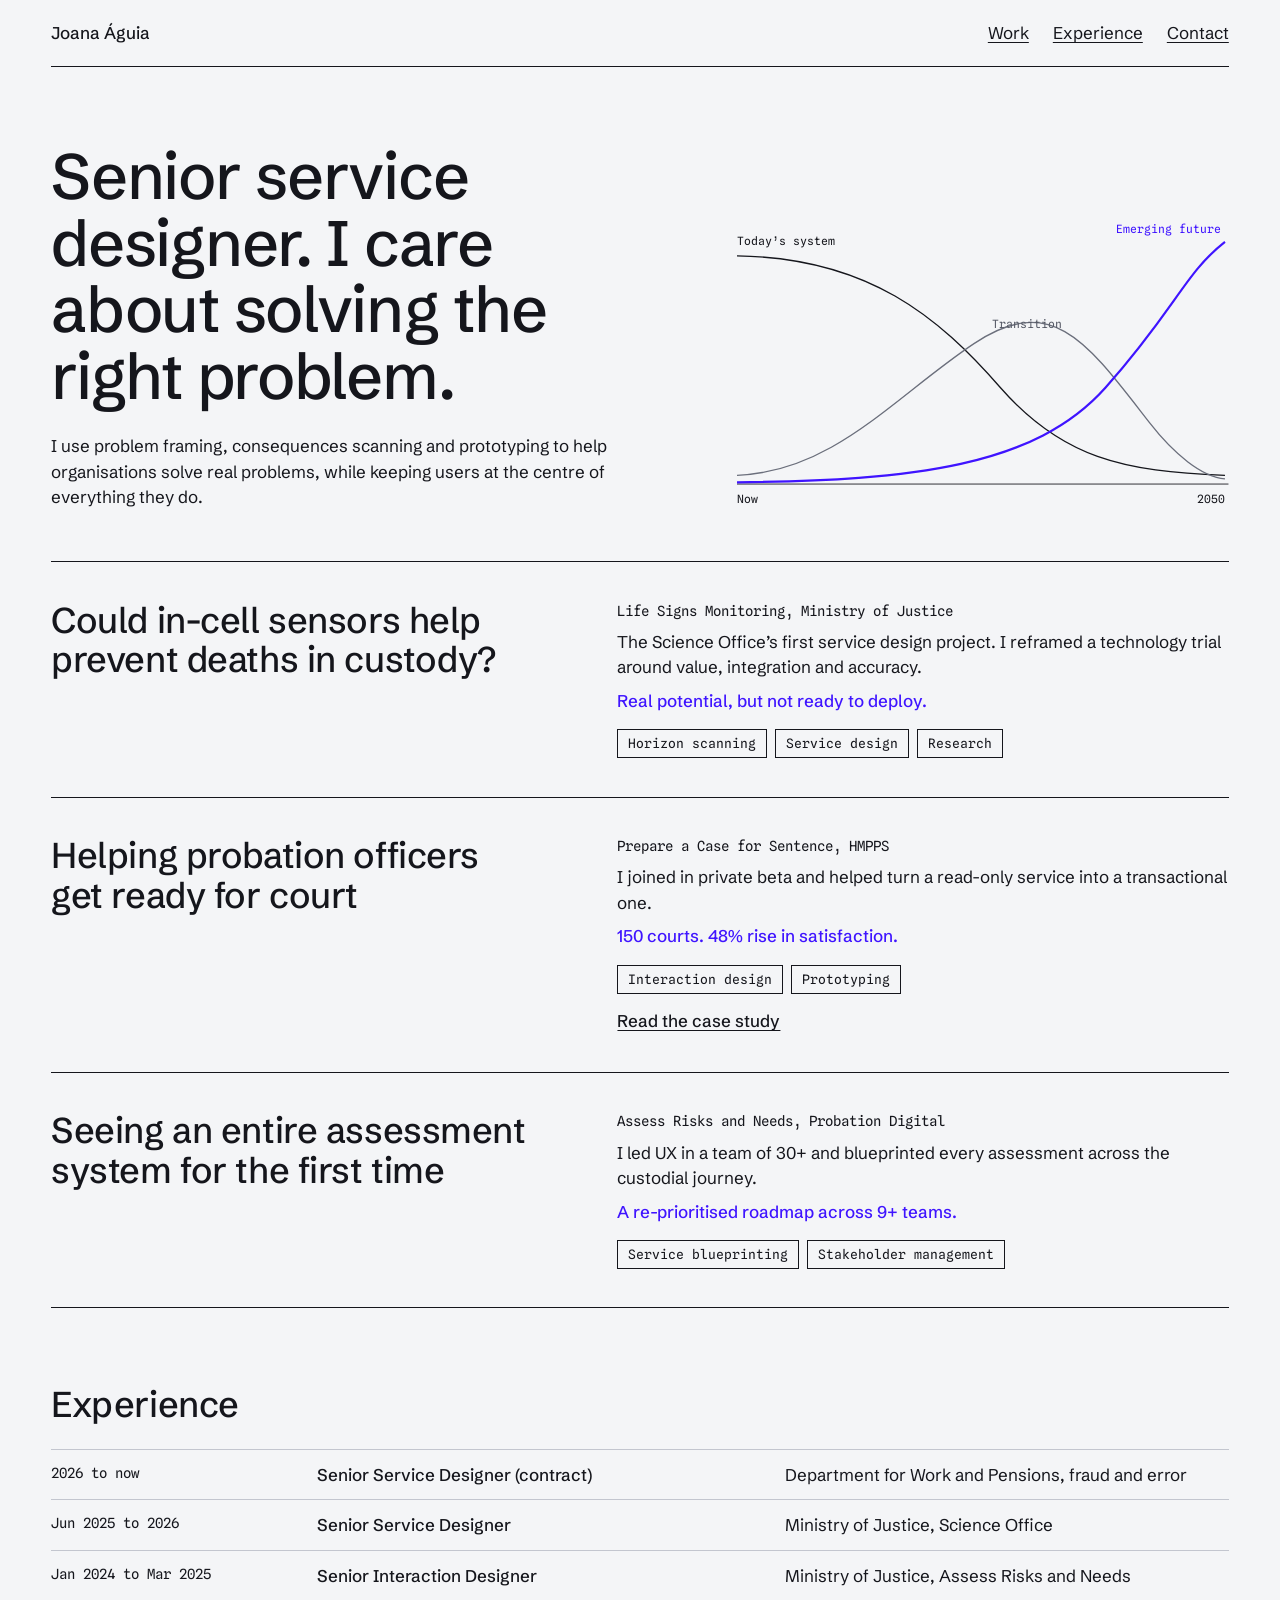
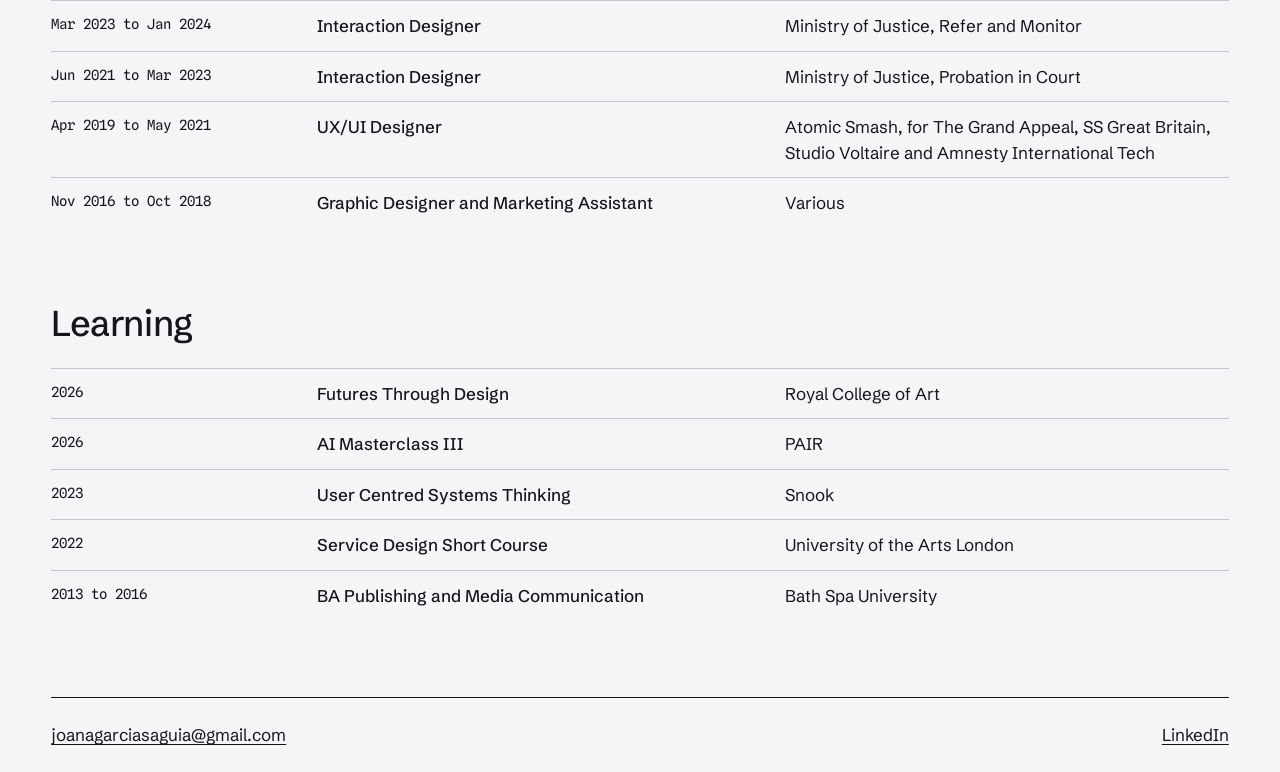
==== index.html @ 27d78ad0 "Add Prepare a Case for Sentence case study Co-Authored-By: Claude Opus 5.5 <noreply@anthropic.com> C" ====
<!doctype html>
<html lang="en-GB">
<head>
<meta charset="utf-8">
<meta name="viewport" content="width=device-width, initial-scale=1">
<title>Joana Águia</title>
<meta name="description" content="Joana Águia is a senior service designer working on complex public services, emerging technology and futures.">
<meta property="og:title" content="Joana Águia, senior service designer">
<meta property="og:description" content="Complex public services, emerging technology and futures.">
<meta property="og:url" content="https://joanaaguia.co.uk/">
<meta property="og:type" content="website">
<link rel="icon" href="data:image/svg+xml,%3Csvg xmlns='http://www.w3.org/2000/svg' viewBox='0 0 32 32'%3E%3Crect width='32' height='32' fill='%233f14ff'/%3E%3Cpath d='M6 26 16 6l10 20' fill='none' stroke='white' stroke-width='3'/%3E%3C/svg%3E">
<link rel="preconnect" href="https://fonts.googleapis.com">
<link rel="preconnect" href="https://fonts.gstatic.com" crossorigin>
<link href="https://fonts.googleapis.com/css2?family=Schibsted+Grotesk:wght@400;500&family=Spline+Sans+Mono:wght@400&display=swap" rel="stylesheet">
<style>
/* Thin rules on a cool page and one purple accent. */
:root {
  color-scheme: light;
  --ink: #15161c;
  --muted: #565a66;
  --rule: #c3c6cf;
  --page: #f4f5f7;
  --accent: #3f14ff;
  --white: #ffffff;
  --sans: "Schibsted Grotesk", Arial, sans-serif;
  --mono: "Spline Sans Mono", "Courier New", monospace;
  --gap: clamp(32px, 6vw, 96px);
}
* { box-sizing: border-box; }
html { scroll-behavior: smooth; }
body {
  margin: 0;
  background: var(--page);
  color: var(--ink);
  font: 400 17px/1.5 var(--sans);
}
h1, h2, h3, p, ul, figure { margin: 0; }
ul { padding: 0; list-style: none; }
a { color: inherit; text-underline-offset: .2em; }
a:hover { color: var(--accent); }
:focus-visible { outline: 2px solid var(--accent); outline-offset: 2px; }

.page {
  padding-left: max(clamp(16px, 4vw, 56px), env(safe-area-inset-left, 0px));
  padding-right: max(clamp(16px, 4vw, 56px), env(safe-area-inset-right, 0px));
}
.skip { position: absolute; left: 16px; top: -4rem; background: var(--white); padding: 8px 12px; }
.skip:focus { top: 8px; }

nav.top, footer {
  display: flex; flex-wrap: wrap; justify-content: space-between; gap: 8px 32px;
  padding-block: 20px;
}
nav.top { border-bottom: 1px solid var(--ink); }
nav.top .name { font-weight: 500; }
nav.top ul { display: flex; gap: 24px; }

.hero {
  display: flex; flex-wrap: wrap; align-items: flex-end; gap: 24px var(--gap);
  padding-block: clamp(40px, 6vw, 80px) clamp(32px, 4vw, 56px);
  border-bottom: 1px solid var(--ink);
}
.hero-text { flex: 5 1 420px; min-width: 0; display: flex; flex-direction: column; gap: 24px; }
h1 {
  font-size: clamp(38px, 5vw, 72px); line-height: 1.04; font-weight: 500;
  letter-spacing: -.02em; text-wrap: balance;
}
.hero p { max-width: 34em; }
.horizons { flex: 4 1 340px; min-width: 0; }
.horizons svg { display: block; width: 100%; height: auto; font: 400 13px var(--mono); }
.horizons path { fill: none; stroke-width: 1.5; }
.horizons .axis { stroke: var(--ink); stroke-width: 1; }
.horizons .h1 { stroke: var(--ink); }
.horizons .h2 { stroke: #6b6f7c; }
.horizons .h3 { stroke: var(--accent); stroke-width: 2.5; }
.horizons text { fill: var(--ink); }
.horizons .t2 { fill: var(--muted); }
.horizons .t3 { fill: var(--accent); }
.horizons .h3 { stroke-dasharray: 700; stroke-dashoffset: 700; animation: draw 1.6s .2s cubic-bezier(.3,.7,.2,1) forwards; }
@keyframes draw { to { stroke-dashoffset: 0; } }
.mono { font: 400 14px/1.45 var(--mono); }

/* Lists */
.work article {
  display: flex; flex-wrap: wrap; gap: 12px var(--gap);
  padding-block: clamp(24px, 3vw, 40px);
  border-bottom: 1px solid var(--ink);
}
.work h2, .section-title {
  font-size: clamp(26px, 2.8vw, 40px); line-height: 1.1; font-weight: 500; letter-spacing: -.012em;
}
.work h2 { flex: 5 1 380px; min-width: 0; text-wrap: balance; }
.work .info { flex: 6 1 480px; min-width: 0; display: flex; flex-direction: column; gap: 8px; max-width: 42em; }
.work .result { font-weight: 500; color: var(--accent); }
.skills { display: flex; flex-wrap: wrap; gap: 8px; margin-top: 8px; }
.work h2 a { text-decoration: none; }
.work h2 a:hover { color: var(--accent); text-decoration: underline; text-decoration-thickness: 1px; }
.read-more { font-weight: 500; margin-top: 6px; }
.skills li { font: 400 13px/1 var(--mono); padding: 7px 10px; border: 1px solid var(--ink); }

.block { padding-top: clamp(40px, 6vw, 80px); }
.section-title { margin-bottom: 24px; }
.row {
  display: flex; flex-wrap: wrap; gap: 2px 24px;
  padding-block: 12px;
  border-top: 1px solid var(--rule);
}
.row > :first-child { flex: 1 1 200px; min-width: 0; line-height: 1.7; }
.row > :nth-child(2) { flex: 3 1 320px; min-width: 0; font-size: 17px; font-weight: 500; }
.row > :nth-child(3) { flex: 3 1 320px; min-width: 0; }

footer { margin-top: clamp(40px, 6vw, 80px); border-top: 1px solid var(--ink); padding-block: 24px; }
footer a { overflow-wrap: anywhere; }

@media (prefers-reduced-motion: reduce) {
  html { scroll-behavior: auto; }
  .horizons .h3 { animation: none; stroke-dashoffset: 0; }
}
@media (max-width: 600px) { .horizons svg { font-size: 19px; } }
</style>
</head>
<body>
<div class="page">
  <a class="skip" href="#work">Skip to selected work</a>

  <nav class="top" aria-label="Main">
    <span class="name">Joana Águia</span>
    <ul>
      <li><a href="#work">Work</a></li>
      <li><a href="#experience">Experience</a></li>
      <li><a href="#contact">Contact</a></li>
    </ul>
  </nav>

  <header class="hero">
    <div class="hero-text">
      <h1>Senior service designer. I care about solving the right problem.</h1>
      <p>I use problem framing, consequences scanning and prototyping to help organisations solve real problems, while keeping users at the centre of everything they do.</p>
    </div>
    <figure class="horizons">
      <svg viewBox="0 0 560 340" role="img" aria-label="Three Horizons diagram: today’s system declines, a transition rises and falls, and an emerging future grows.">
        <line x1="0" y1="310" x2="560" y2="310" class="axis"/>
        <path d="M0 50C150 52 230 120 300 200S440 296 556 300" class="h1"/>
        <path d="M0 300C110 296 180 210 270 150S400 150 470 240C498 276 530 302 556 304" class="h2"/>
        <path d="M0 308C200 306 340 290 420 200S510 70 556 34" class="h3"/>
        <text x="0" y="38">Today’s system</text>
        <text x="330" y="132" text-anchor="middle" class="t2">Transition</text>
        <text x="552" y="24" text-anchor="end" class="t3">Emerging future</text>
        <text x="0" y="332">Now</text>
        <text x="556" y="332" text-anchor="end">2050</text>
      </svg>
    </figure>
  </header>

  <main>
    <section id="work" class="work" aria-label="Selected work">
      <article>
        <h2>Could in-cell sensors help prevent deaths in custody?</h2>
        <div class="info">
          <p class="mono">Life Signs Monitoring, Ministry of Justice</p>
          <p>The Science Office’s first service design project. I reframed a technology trial around value, integration and accuracy.</p>
          <p class="result">Real potential, but not ready to deploy.</p>
          <ul class="skills" aria-label="Skills used"><li>Horizon scanning</li><li>Service design</li><li>Research</li></ul>
        </div>
      </article>
      <article>
        <h2><a href="prepare-a-case-for-sentence.html">Helping probation officers get ready for court</a></h2>
        <div class="info">
          <p class="mono">Prepare a Case for Sentence, HMPPS</p>
          <p>I joined in private beta and helped turn a read-only service into a transactional one.</p>
          <p class="result">150 courts. 48% rise in satisfaction.</p>
          <ul class="skills" aria-label="Skills used"><li>Interaction design</li><li>Prototyping</li></ul>
          <p class="read-more"><a href="prepare-a-case-for-sentence.html">Read the case study</a></p>
        </div>
      </article>
      <article>
        <h2>Seeing an entire assessment system for the first time</h2>
        <div class="info">
          <p class="mono">Assess Risks and Needs, Probation Digital</p>
          <p>I led UX in a team of 30+ and blueprinted every assessment across the custodial journey.</p>
          <p class="result">A re-prioritised roadmap across 9+ teams.</p>
          <ul class="skills" aria-label="Skills used"><li>Service blueprinting</li><li>Stakeholder management</li></ul>
        </div>
      </article>
    </section>

    <section id="experience" class="block">
      <h2 class="section-title">Experience</h2>
      <div class="row"><p class="mono">2026 to now</p><h3>Senior Service Designer (contract)</h3><p>Department for Work and Pensions, fraud and error</p></div>
      <div class="row"><p class="mono">Jun 2025 to 2026</p><h3>Senior Service Designer</h3><p>Ministry of Justice, Science Office</p></div>
      <div class="row"><p class="mono">Jan 2024 to Mar 2025</p><h3>Senior Interaction Designer</h3><p>Ministry of Justice, Assess Risks and Needs</p></div>
      <div class="row"><p class="mono">Mar 2023 to Jan 2024</p><h3>Interaction Designer</h3><p>Ministry of Justice, Refer and Monitor</p></div>
      <div class="row"><p class="mono">Jun 2021 to Mar 2023</p><h3>Interaction Designer</h3><p>Ministry of Justice, Probation in Court</p></div>
      <div class="row"><p class="mono">Apr 2019 to May 2021</p><h3>UX/UI Designer</h3><p>Atomic Smash, for The Grand Appeal, SS Great Britain, Studio Voltaire and Amnesty International Tech</p></div>
      <div class="row"><p class="mono">Nov 2016 to Oct 2018</p><h3>Graphic Designer and Marketing Assistant</h3><p>Various</p></div>
    </section>

    <section class="block" aria-labelledby="learning">
      <h2 class="section-title" id="learning">Learning</h2>
      <div class="row"><p class="mono">2026</p><h3>Futures Through Design</h3><p>Royal College of Art</p></div>
      <div class="row"><p class="mono">2026</p><h3>AI Masterclass III</h3><p>PAIR</p></div>
      <div class="row"><p class="mono">2023</p><h3>User Centred Systems Thinking</h3><p>Snook</p></div>
      <div class="row"><p class="mono">2022</p><h3>Service Design Short Course</h3><p>University of the Arts London</p></div>
      <div class="row"><p class="mono">2013 to 2016</p><h3>BA Publishing and Media Communication</h3><p>Bath Spa University</p></div>
    </section>
  </main>

  <footer id="contact">
    <a href="mailto:joanagarciasaguia@gmail.com">joanagarciasaguia@gmail.com</a>
    <a href="https://www.linkedin.com/in/joana-aguia">LinkedIn</a>
  </footer>
</div>

</body>
</html>
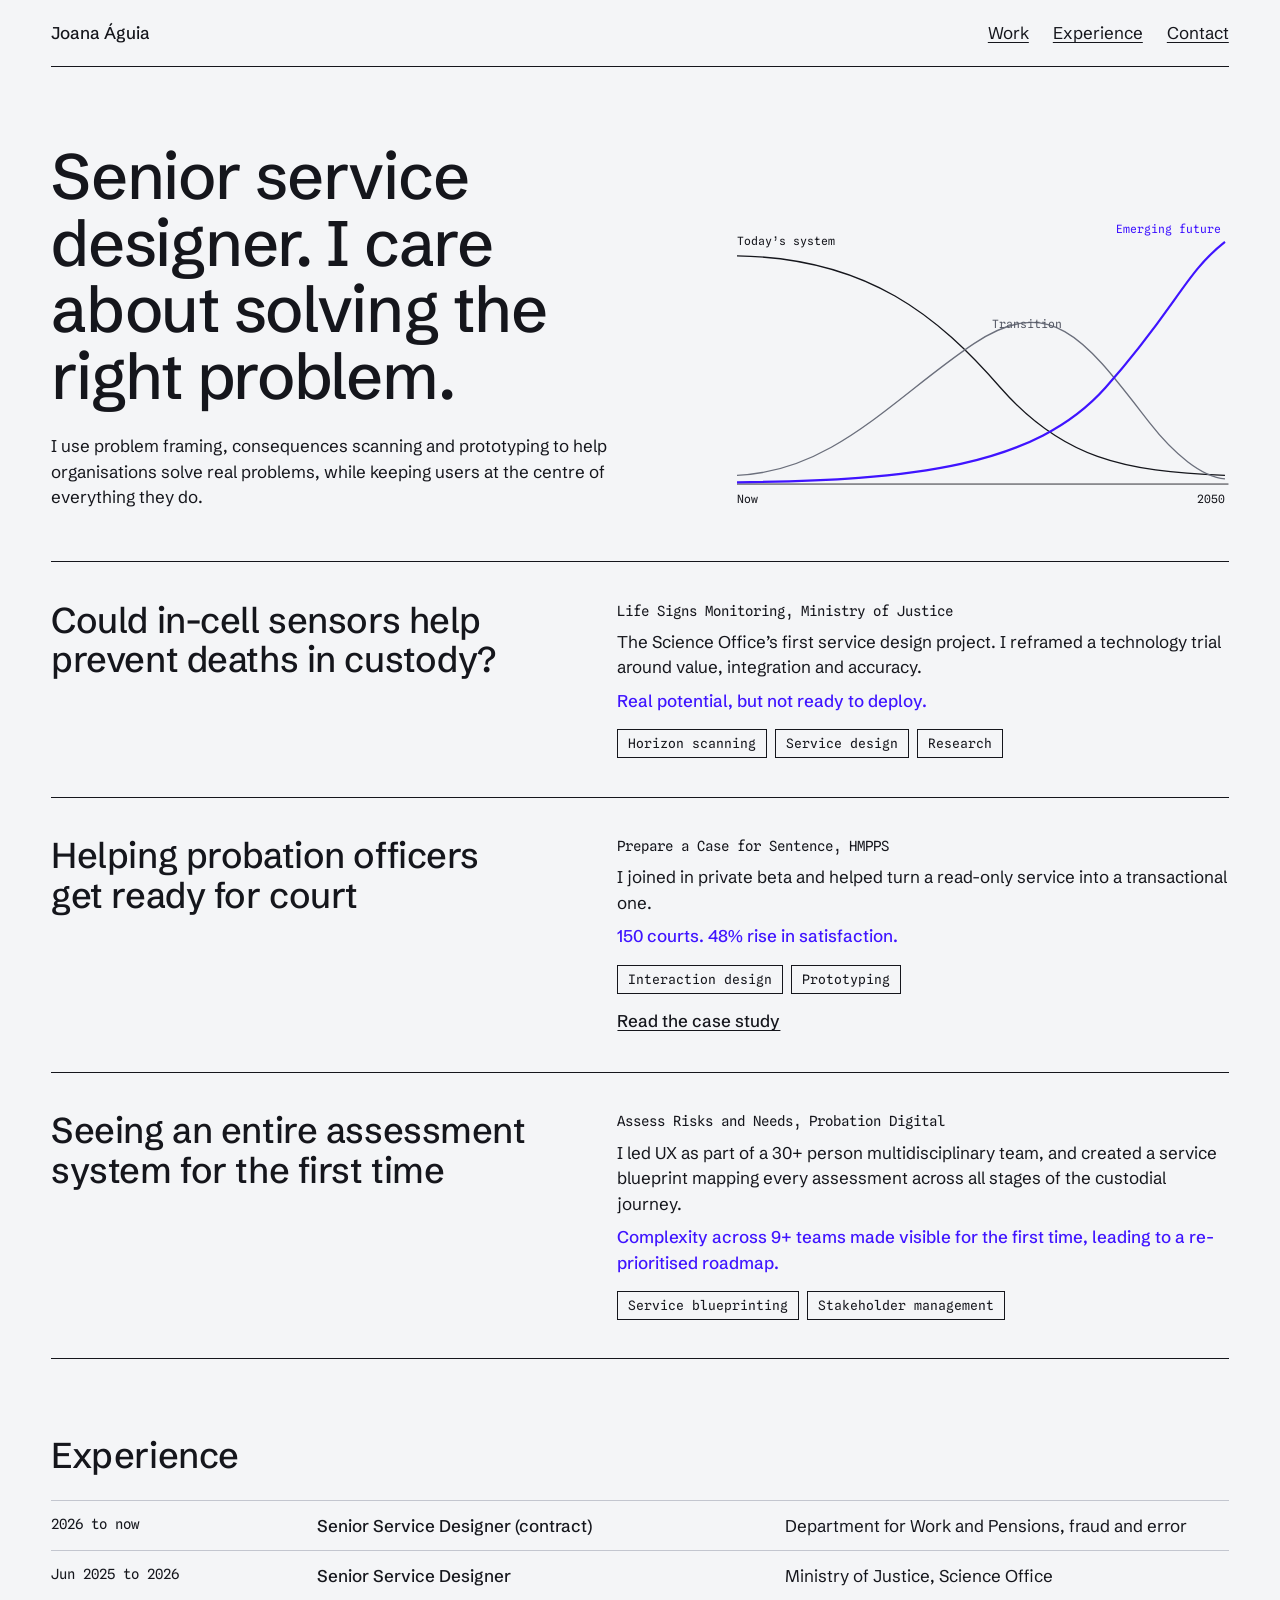
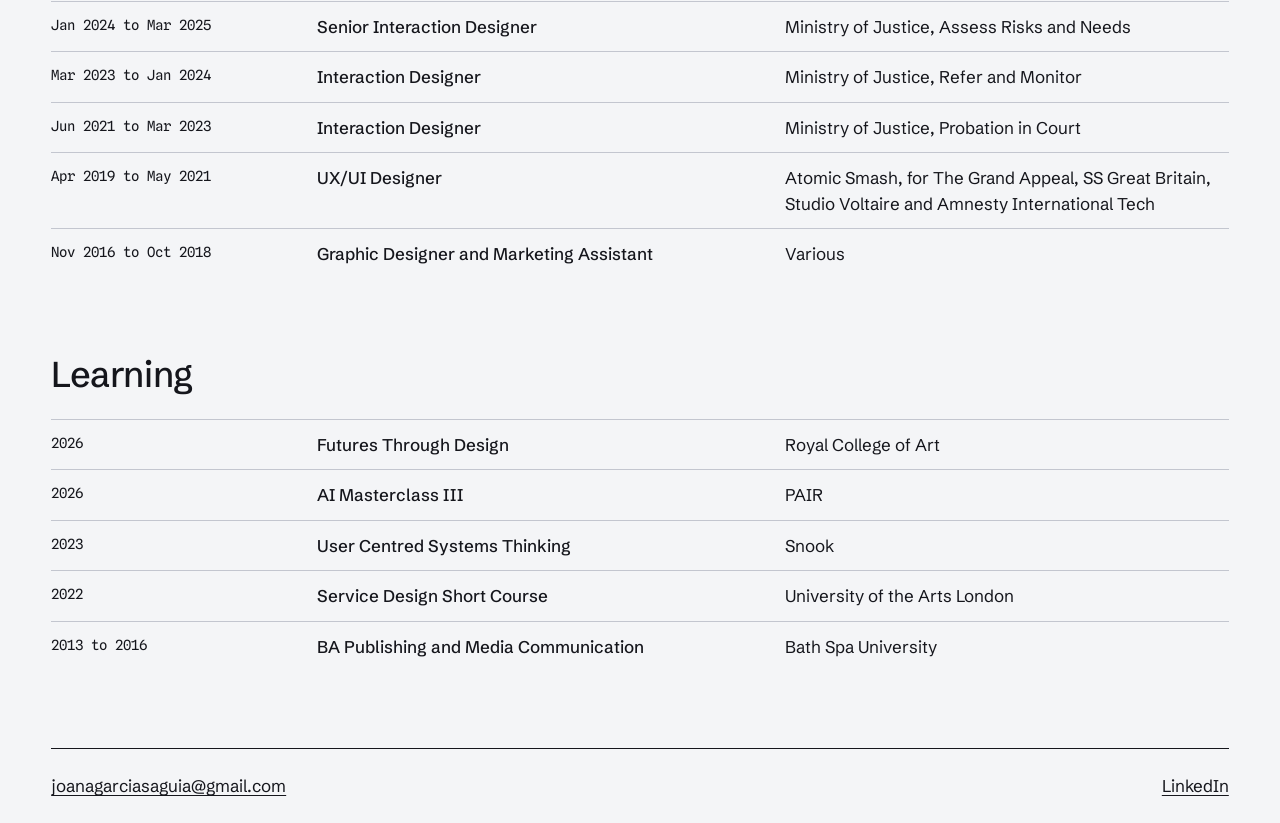
==== commit fcc0adf3: "Clarify Assess Risks and Needs summary to match CV Co-Authored-By: Claude Opus 5.5 <noreply@anthropi" ====
--- a/index.html
+++ b/index.html
@@ -178,8 +178,8 @@
         <h2>Seeing an entire assessment system for the first time</h2>
         <div class="info">
           <p class="mono">Assess Risks and Needs, Probation Digital</p>
-          <p>I led UX in a team of 30+ and blueprinted every assessment across the custodial journey.</p>
-          <p class="result">A re-prioritised roadmap across 9+ teams.</p>
+          <p>I led UX as part of a 30+ person multidisciplinary team, and created a service blueprint mapping every assessment across all stages of the custodial journey.</p>
+          <p class="result">Complexity across 9+ teams made visible for the first time, leading to a re-prioritised roadmap.</p>
           <ul class="skills" aria-label="Skills used"><li>Service blueprinting</li><li>Stakeholder management</li></ul>
         </div>
       </article>
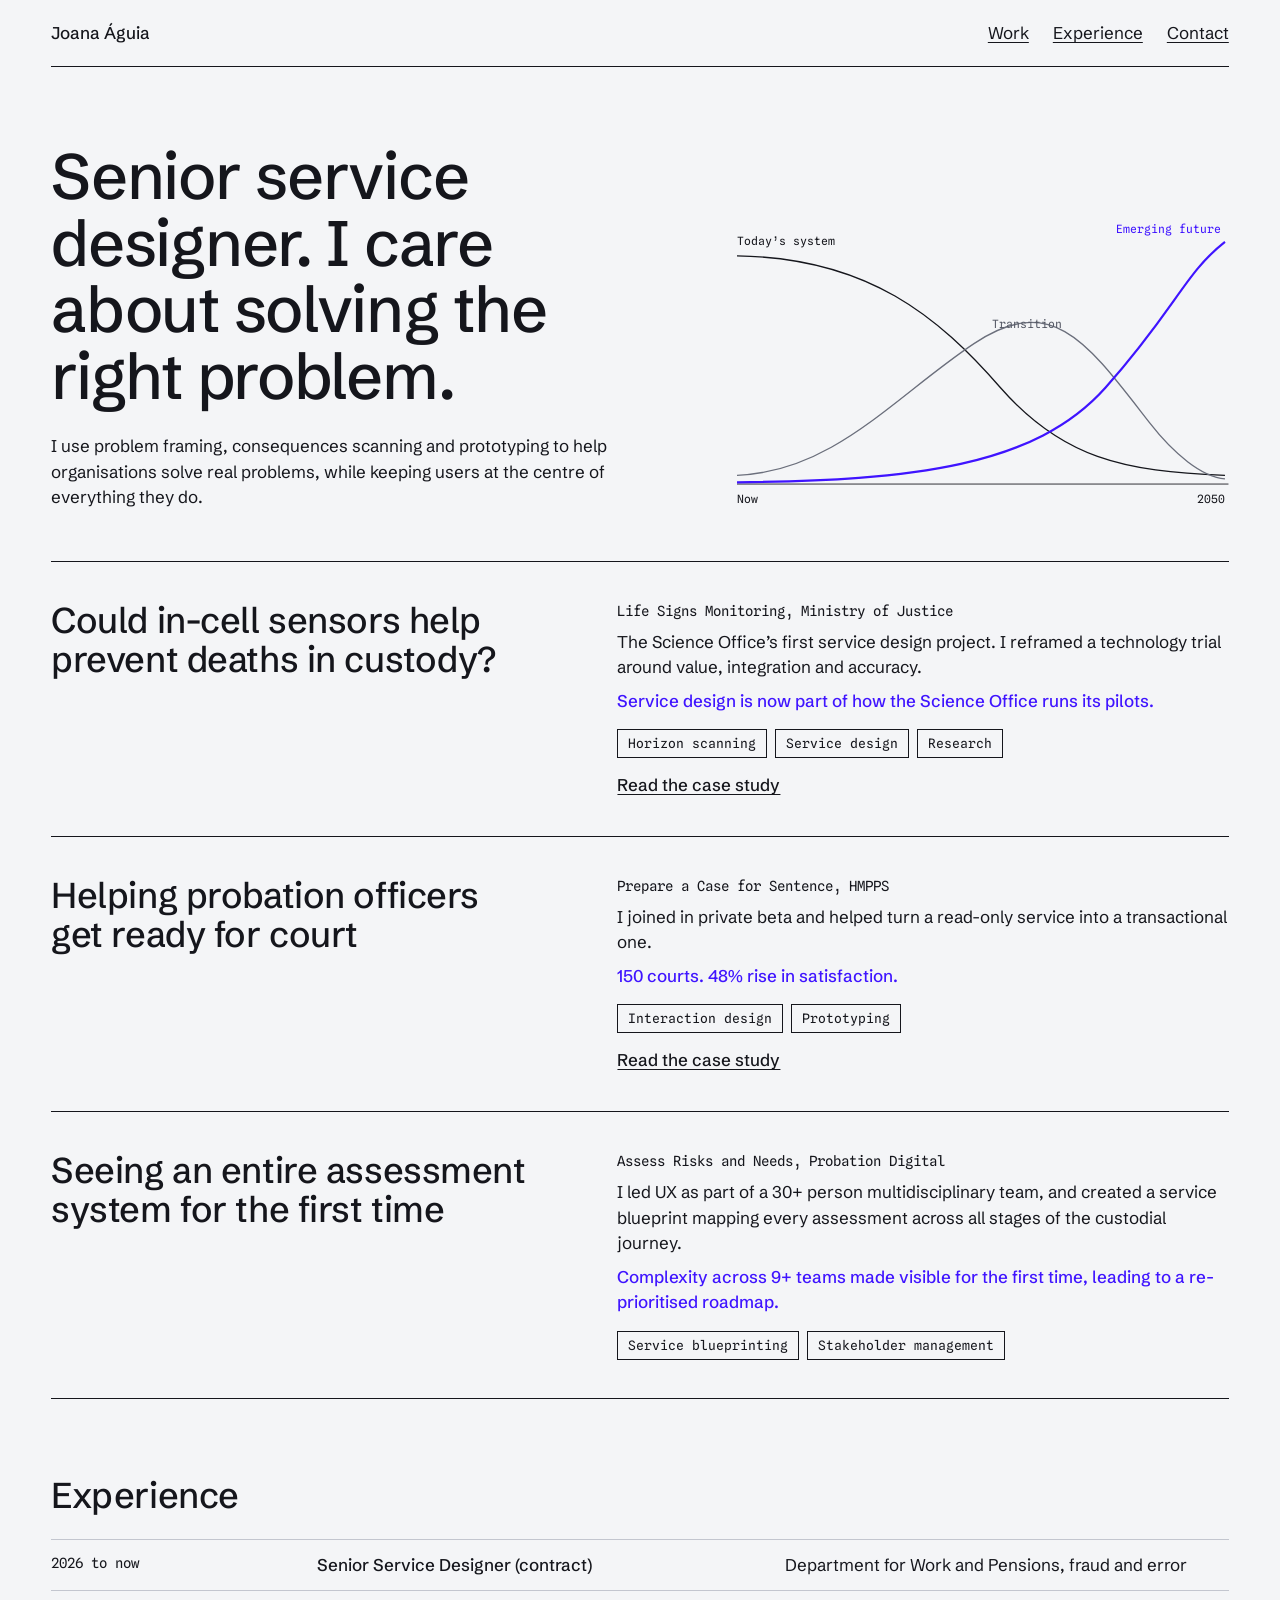
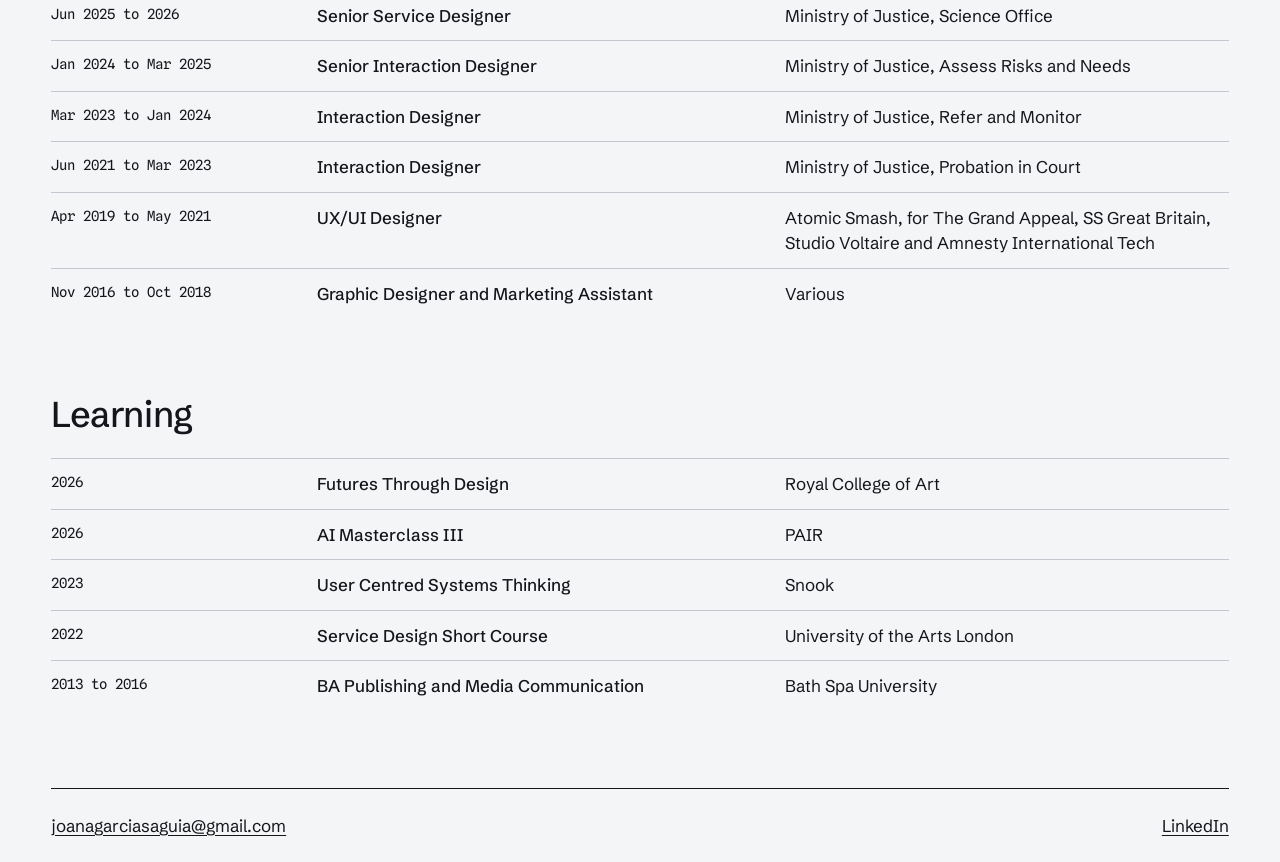
==== commit 56e64e89: "Add Life Signs Monitoring case study and update homepage line Co-Authored-By: Claude Opus 5.5 <norep" ====
--- a/index.html
+++ b/index.html
@@ -156,12 +156,13 @@
   <main>
     <section id="work" class="work" aria-label="Selected work">
       <article>
-        <h2>Could in-cell sensors help prevent deaths in custody?</h2>
+        <h2><a href="life-signs-monitoring.html">Could in-cell sensors help prevent deaths in custody?</a></h2>
         <div class="info">
           <p class="mono">Life Signs Monitoring, Ministry of Justice</p>
           <p>The Science Office’s first service design project. I reframed a technology trial around value, integration and accuracy.</p>
-          <p class="result">Real potential, but not ready to deploy.</p>
+          <p class="result">Service design is now part of how the Science Office runs its pilots.</p>
           <ul class="skills" aria-label="Skills used"><li>Horizon scanning</li><li>Service design</li><li>Research</li></ul>
+          <p class="read-more"><a href="life-signs-monitoring.html">Read the case study</a></p>
         </div>
       </article>
       <article>
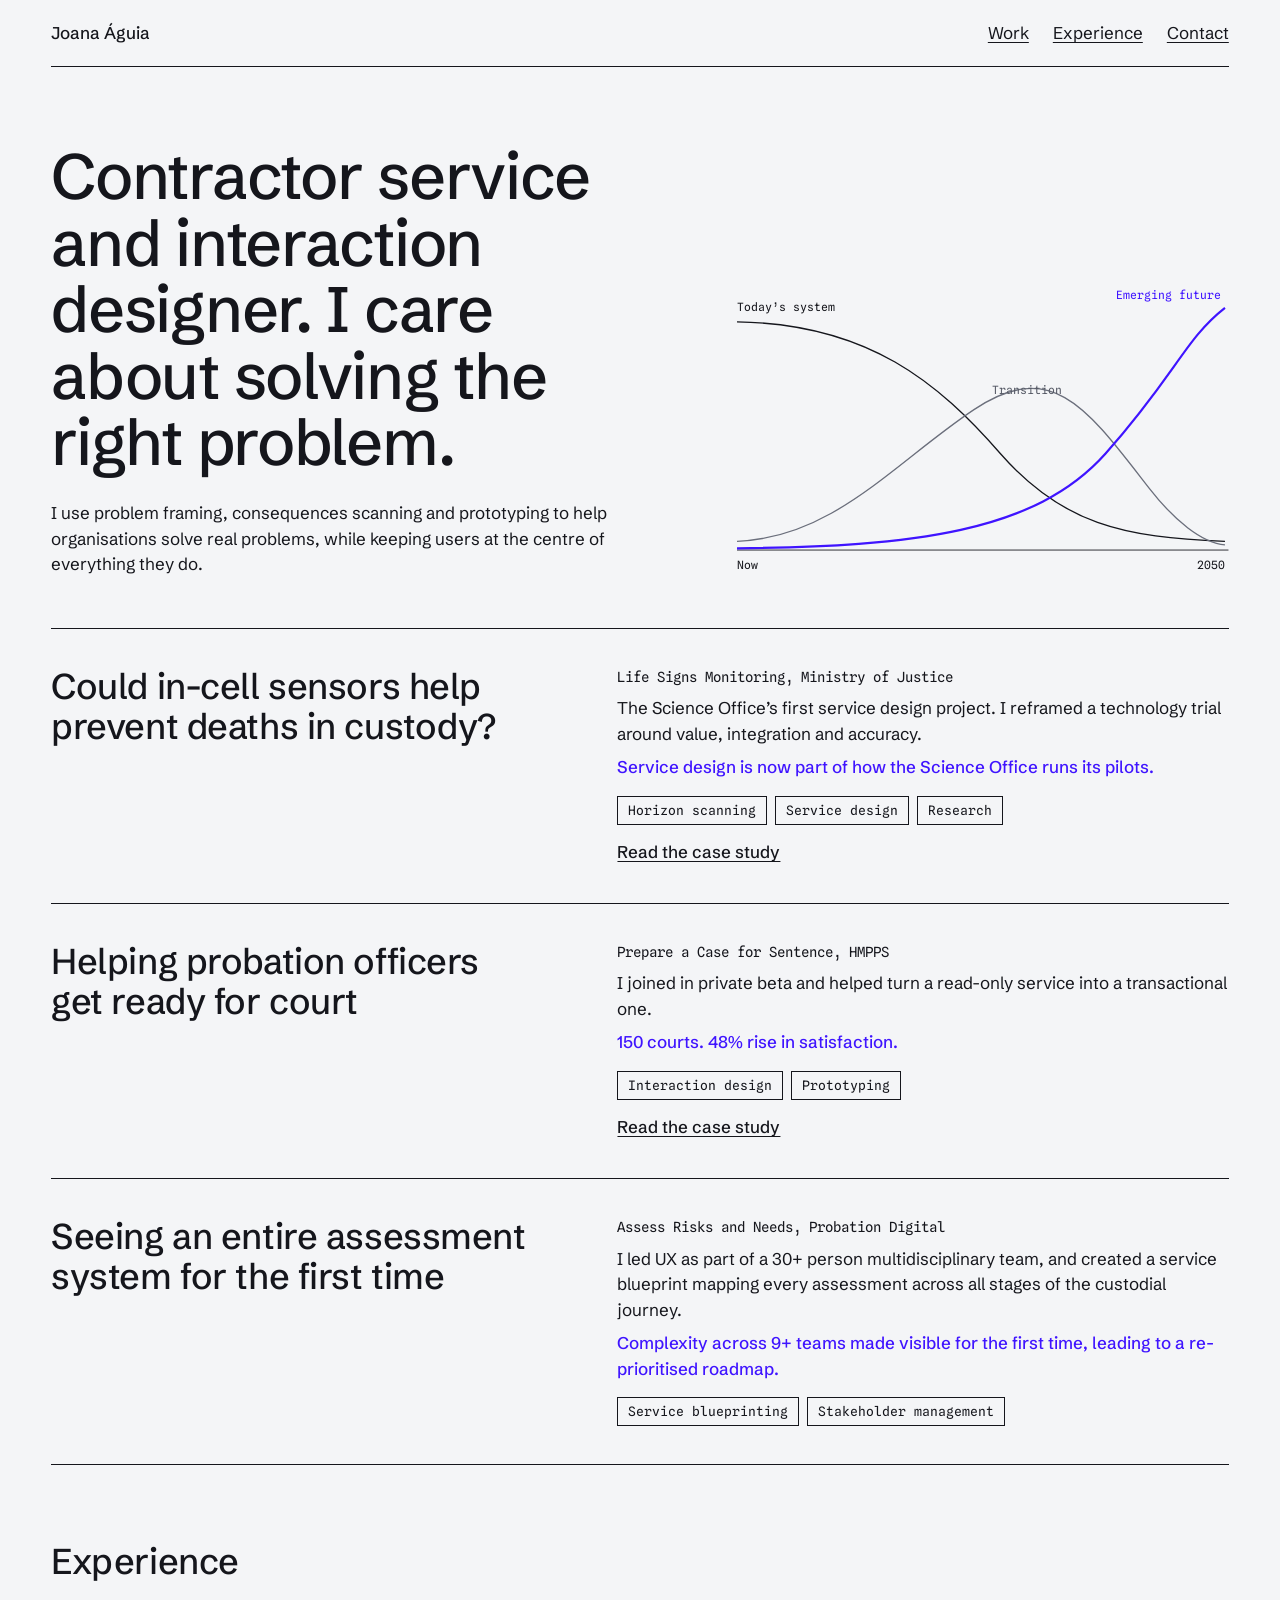
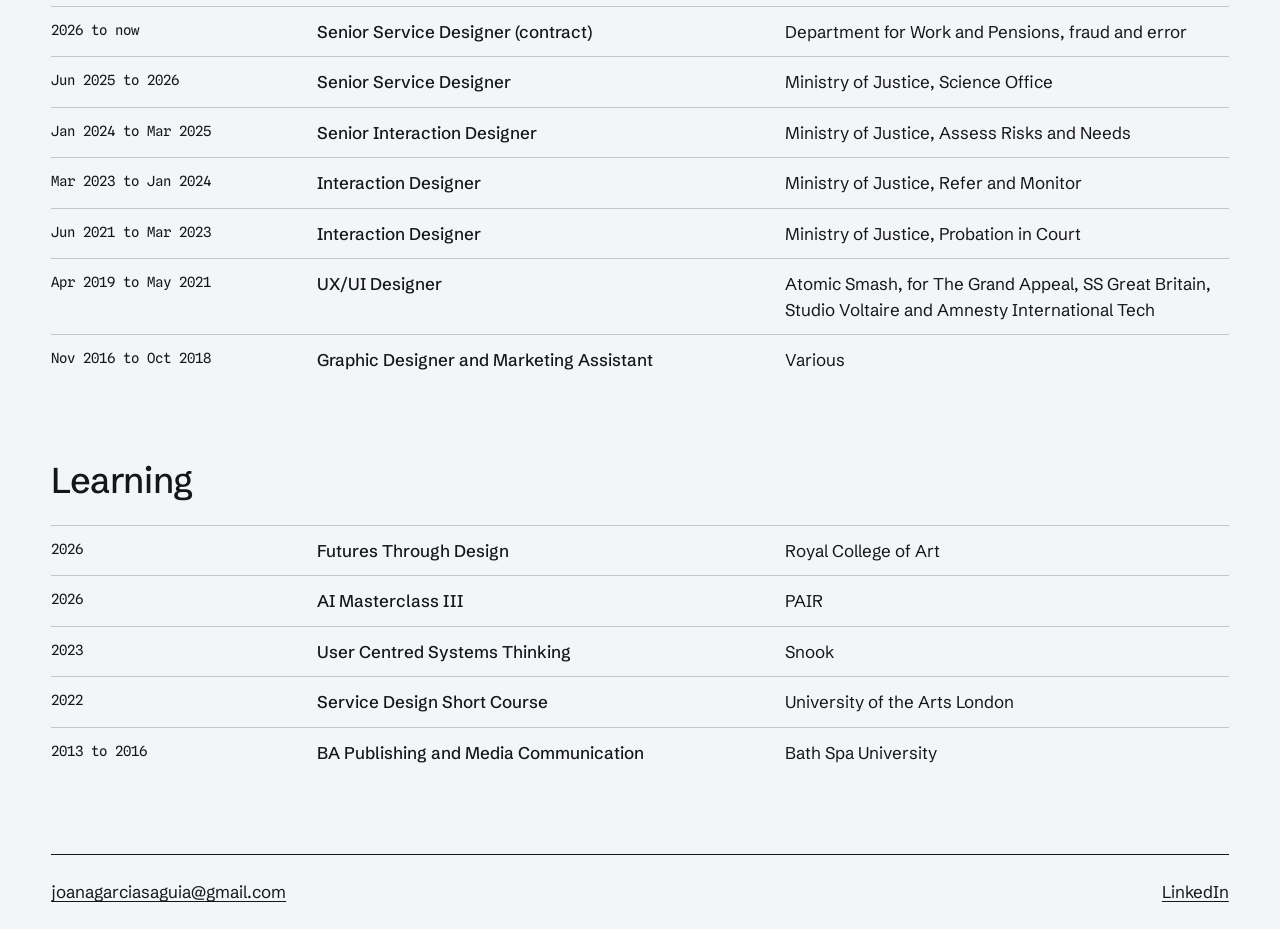
==== commit d1d46b76: "Change homepage title to contractor service and interaction designer Co-Authored-By: Claude Opus 5.5" ====
--- a/index.html
+++ b/index.html
@@ -4,8 +4,8 @@
 <meta charset="utf-8">
 <meta name="viewport" content="width=device-width, initial-scale=1">
 <title>Joana Águia</title>
-<meta name="description" content="Joana Águia is a senior service designer working on complex public services, emerging technology and futures.">
-<meta property="og:title" content="Joana Águia, senior service designer">
+<meta name="description" content="Joana Águia is a contractor service and interaction designer working on complex public services, emerging technology and futures.">
+<meta property="og:title" content="Joana Águia, contractor service and interaction designer">
 <meta property="og:description" content="Complex public services, emerging technology and futures.">
 <meta property="og:url" content="https://joanaaguia.co.uk/">
 <meta property="og:type" content="website">
@@ -135,7 +135,7 @@
 
   <header class="hero">
     <div class="hero-text">
-      <h1>Senior service designer. I care about solving the right problem.</h1>
+      <h1>Contractor service and interaction designer. I care about solving the right problem.</h1>
       <p>I use problem framing, consequences scanning and prototyping to help organisations solve real problems, while keeping users at the centre of everything they do.</p>
     </div>
     <figure class="horizons">
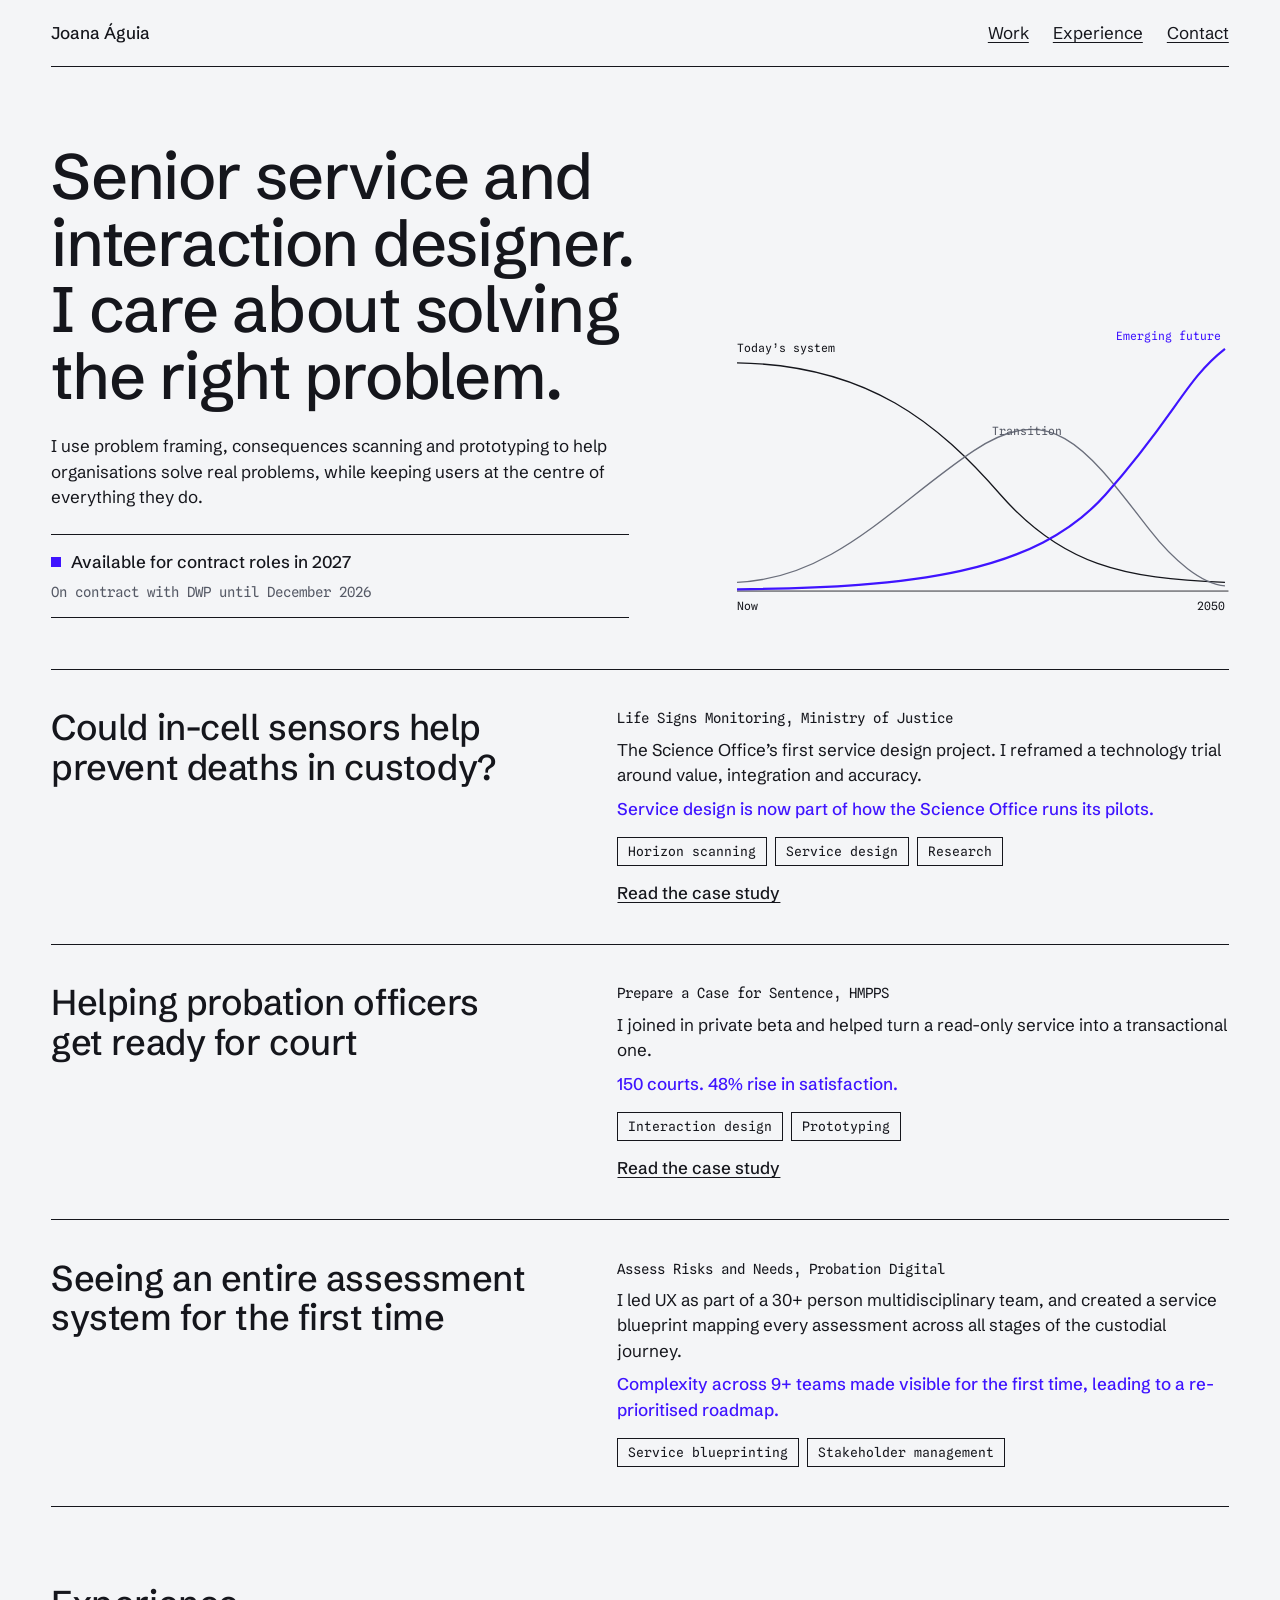
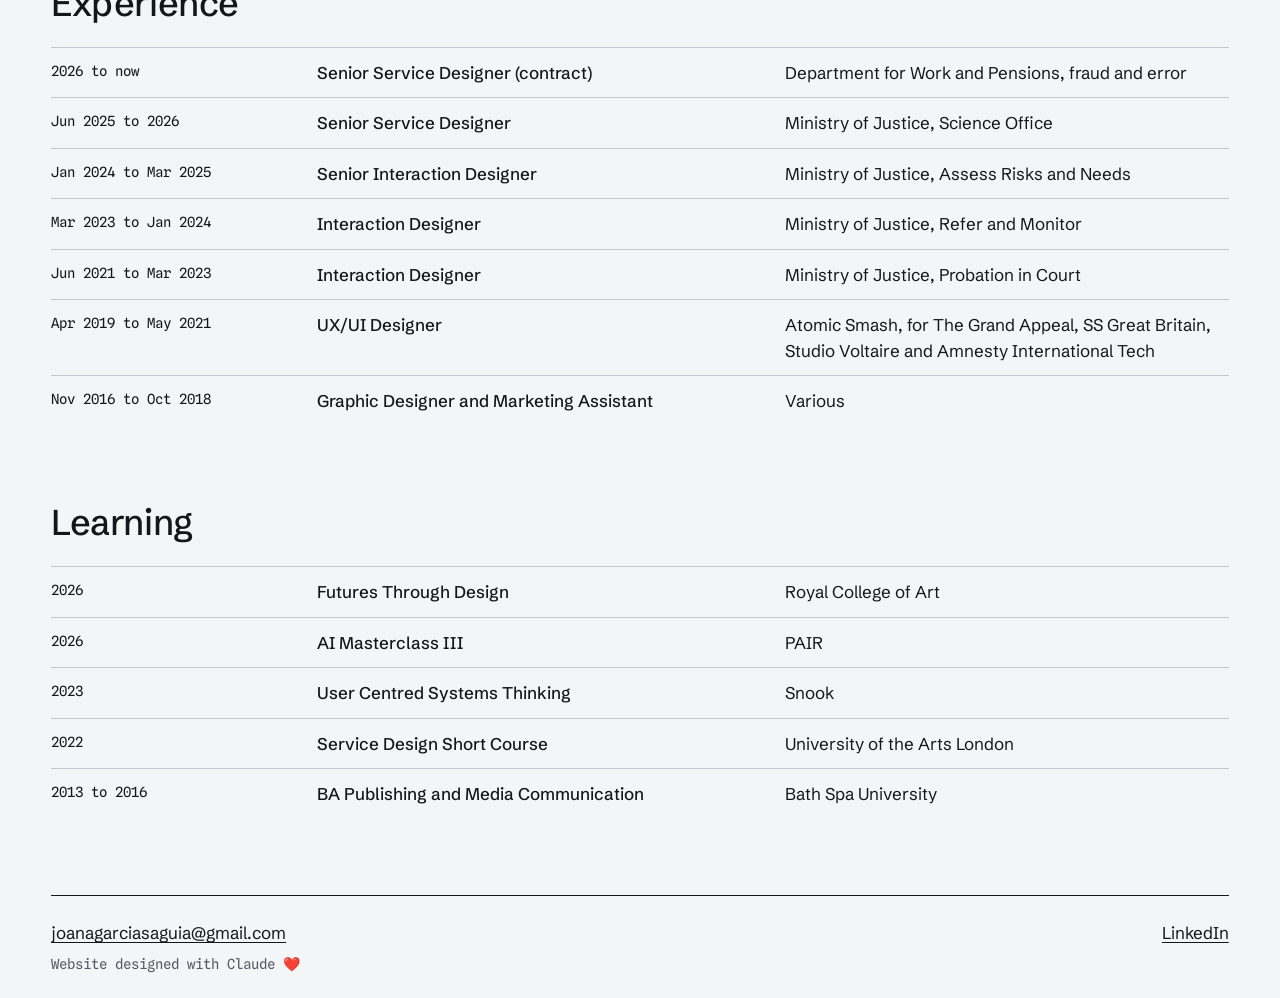
==== commit c81dc8d6: "Add availability line and footer credit Co-Authored-By: Claude Opus 5.5 <noreply@anthropic.com> Clau" ====
--- a/index.html
+++ b/index.html
@@ -112,6 +112,11 @@
 
 footer { margin-top: clamp(40px, 6vw, 80px); border-top: 1px solid var(--ink); padding-block: 24px; }
 footer a { overflow-wrap: anywhere; }
+.credit { flex: 1 1 100%; margin: 0; font: 400 14px/1.45 var(--mono); color: var(--muted); }
+.availability { display: flex; flex-wrap: wrap; align-items: center; gap: 8px 20px; border-block: 1px solid var(--ink); padding-block: 14px; max-width: 34em; }
+.availability strong { display: inline-flex; align-items: center; gap: 10px; font-weight: 500; }
+.availability strong::before { content: ""; width: 10px; height: 10px; background: var(--accent); flex: none; }
+.availability span { font: 400 14px/1.45 var(--mono); color: var(--muted); }
 
 @media (prefers-reduced-motion: reduce) {
   html { scroll-behavior: auto; }
@@ -135,8 +140,9 @@
 
   <header class="hero">
     <div class="hero-text">
-      <h1>Contractor service and interaction designer. I care about solving the right problem.</h1>
+      <h1>Senior service and interaction designer. I care about solving the right problem.</h1>
       <p>I use problem framing, consequences scanning and prototyping to help organisations solve real problems, while keeping users at the centre of everything they do.</p>
+      <p class="availability"><strong>Available for contract roles in 2027</strong><span>On contract with DWP until December 2026</span></p>
     </div>
     <figure class="horizons">
       <svg viewBox="0 0 560 340" role="img" aria-label="Three Horizons diagram: today’s system declines, a transition rises and falls, and an emerging future grows.">
@@ -210,6 +216,7 @@
   <footer id="contact">
     <a href="mailto:joanagarciasaguia@gmail.com">joanagarciasaguia@gmail.com</a>
     <a href="https://www.linkedin.com/in/joana-aguia">LinkedIn</a>
+    <p class="credit">Website designed with Claude ❤️</p>
   </footer>
 </div>
 
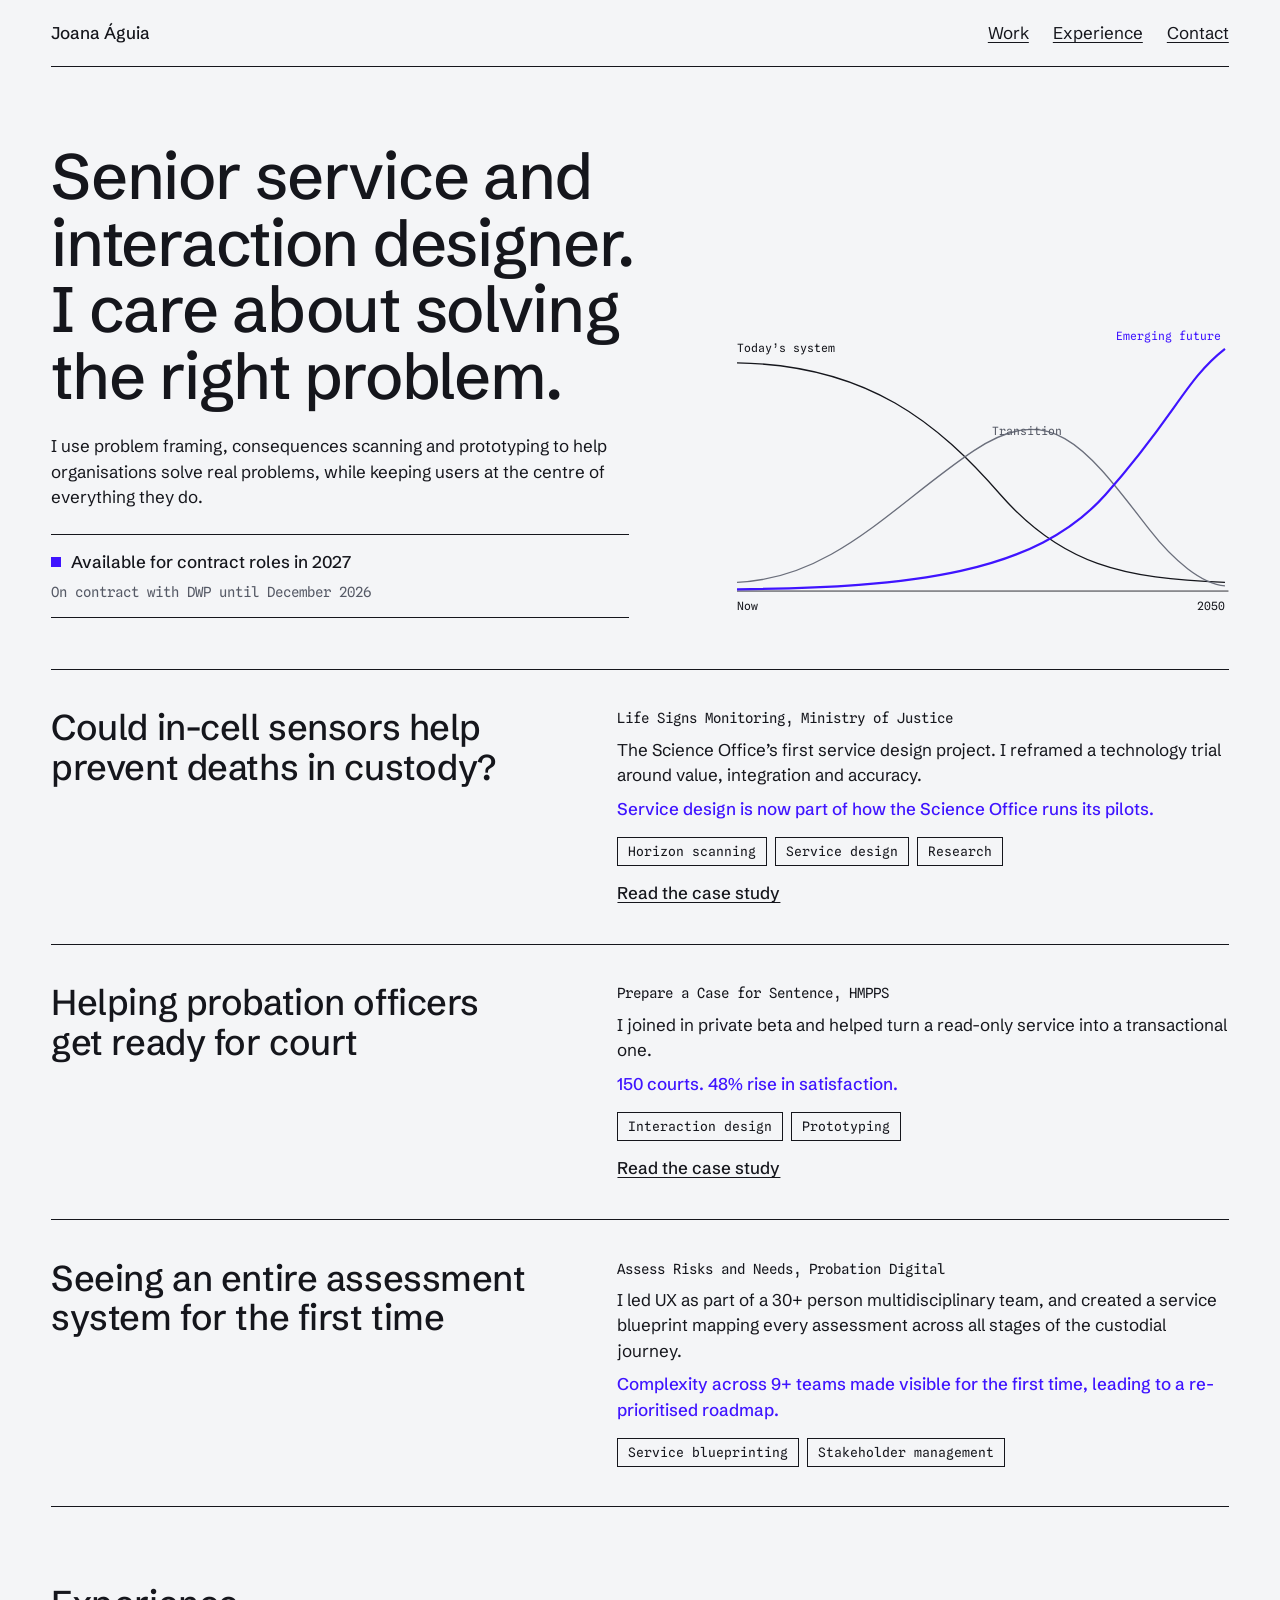
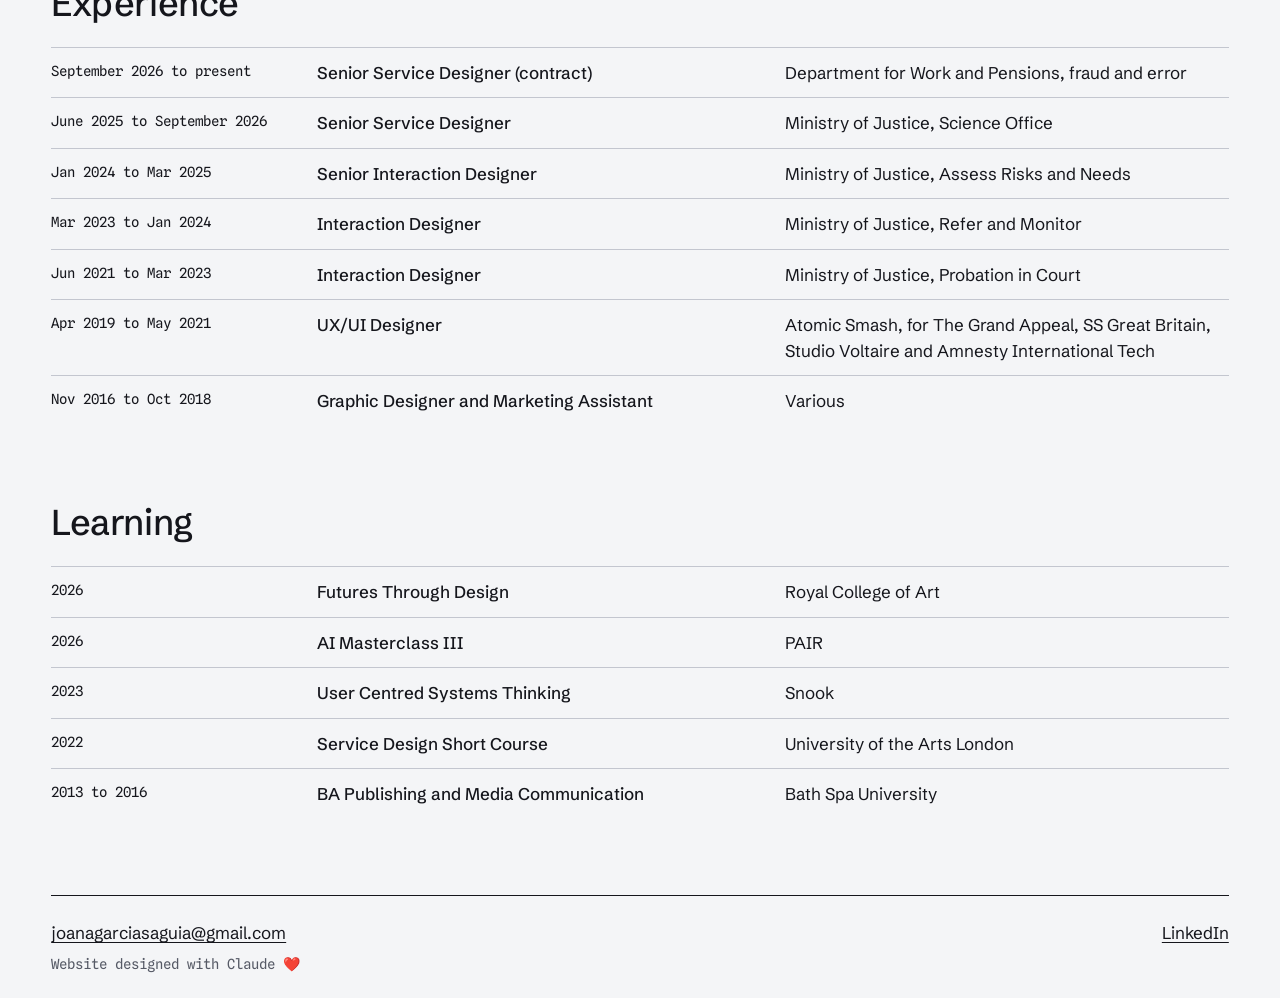
==== commit 2194a597: "Update DWP and MoJ dates Co-Authored-By: Claude Opus 5.5 <noreply@anthropic.com> Claude-Session: htt" ====
--- a/index.html
+++ b/index.html
@@ -194,8 +194,8 @@
 
     <section id="experience" class="block">
       <h2 class="section-title">Experience</h2>
-      <div class="row"><p class="mono">2026 to now</p><h3>Senior Service Designer (contract)</h3><p>Department for Work and Pensions, fraud and error</p></div>
-      <div class="row"><p class="mono">Jun 2025 to 2026</p><h3>Senior Service Designer</h3><p>Ministry of Justice, Science Office</p></div>
+      <div class="row"><p class="mono">September 2026 to present</p><h3>Senior Service Designer (contract)</h3><p>Department for Work and Pensions, fraud and error</p></div>
+      <div class="row"><p class="mono">June 2025 to September 2026</p><h3>Senior Service Designer</h3><p>Ministry of Justice, Science Office</p></div>
       <div class="row"><p class="mono">Jan 2024 to Mar 2025</p><h3>Senior Interaction Designer</h3><p>Ministry of Justice, Assess Risks and Needs</p></div>
       <div class="row"><p class="mono">Mar 2023 to Jan 2024</p><h3>Interaction Designer</h3><p>Ministry of Justice, Refer and Monitor</p></div>
       <div class="row"><p class="mono">Jun 2021 to Mar 2023</p><h3>Interaction Designer</h3><p>Ministry of Justice, Probation in Court</p></div>
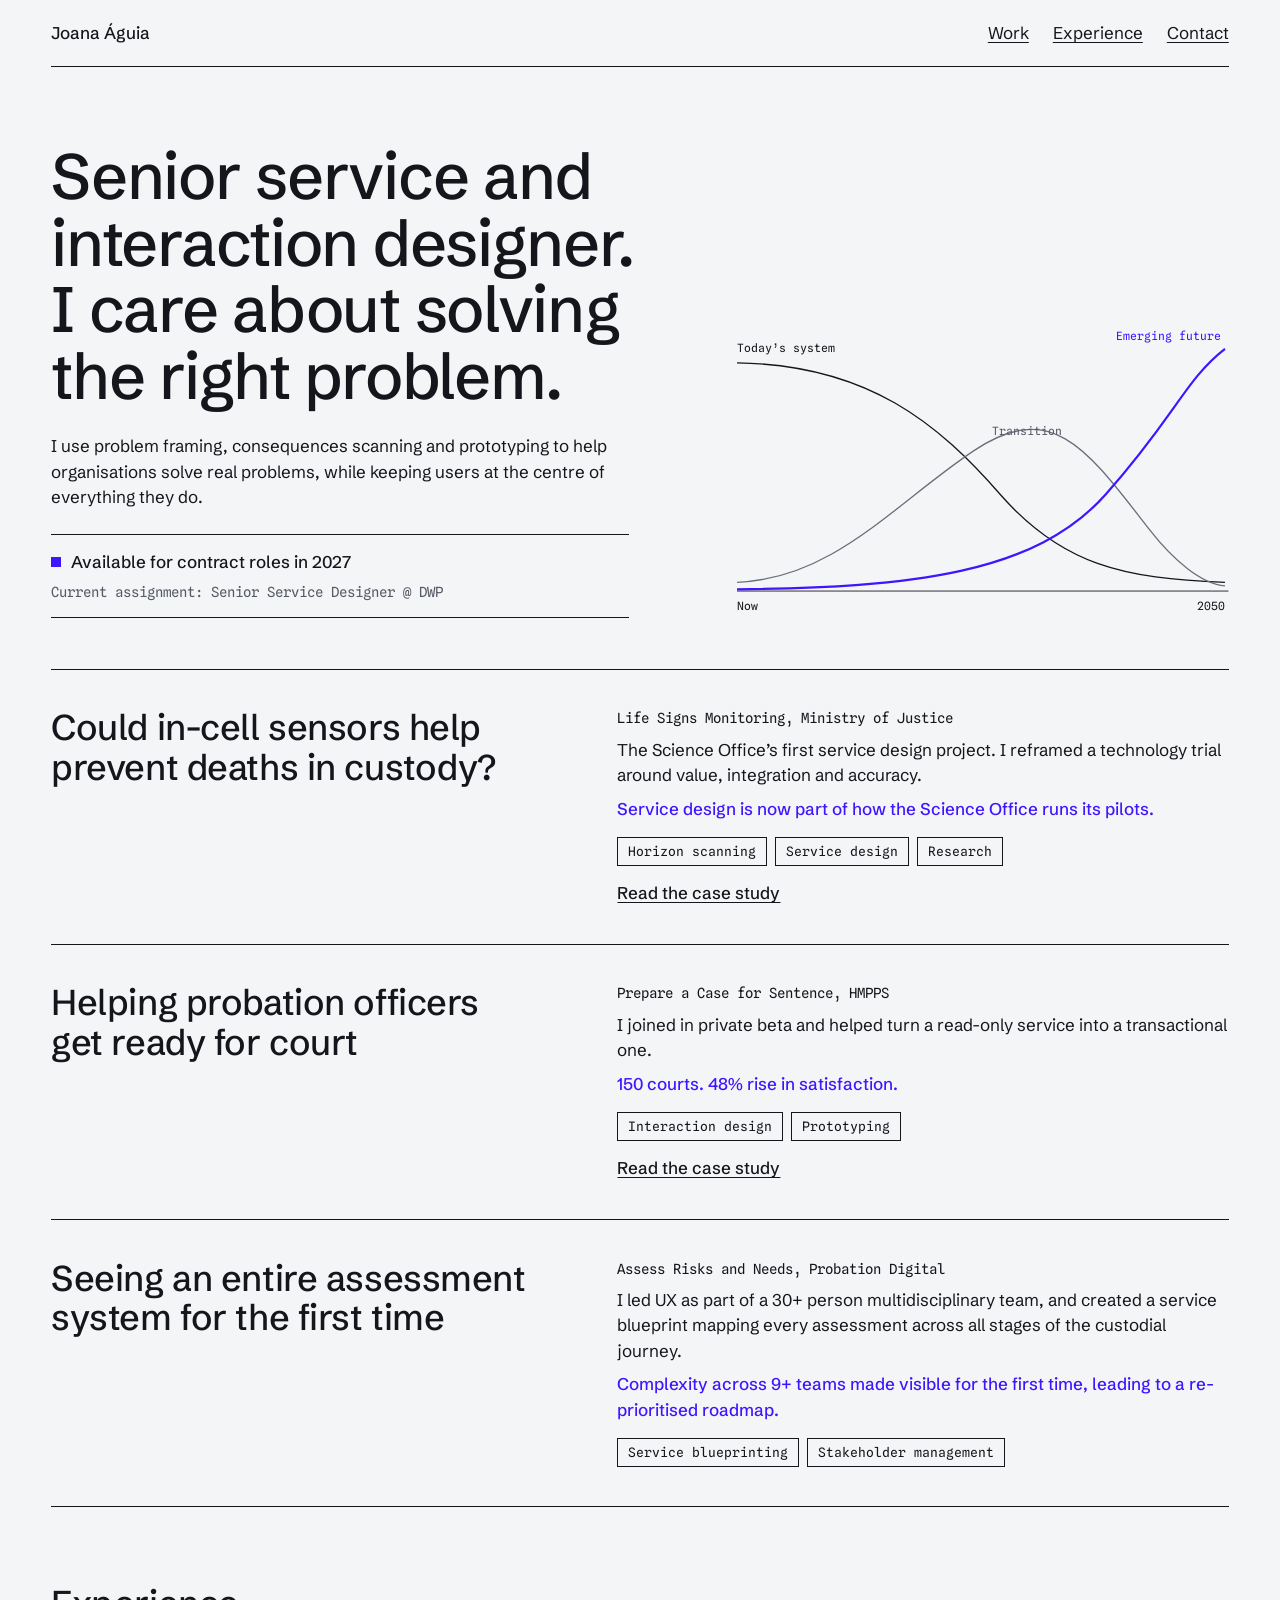
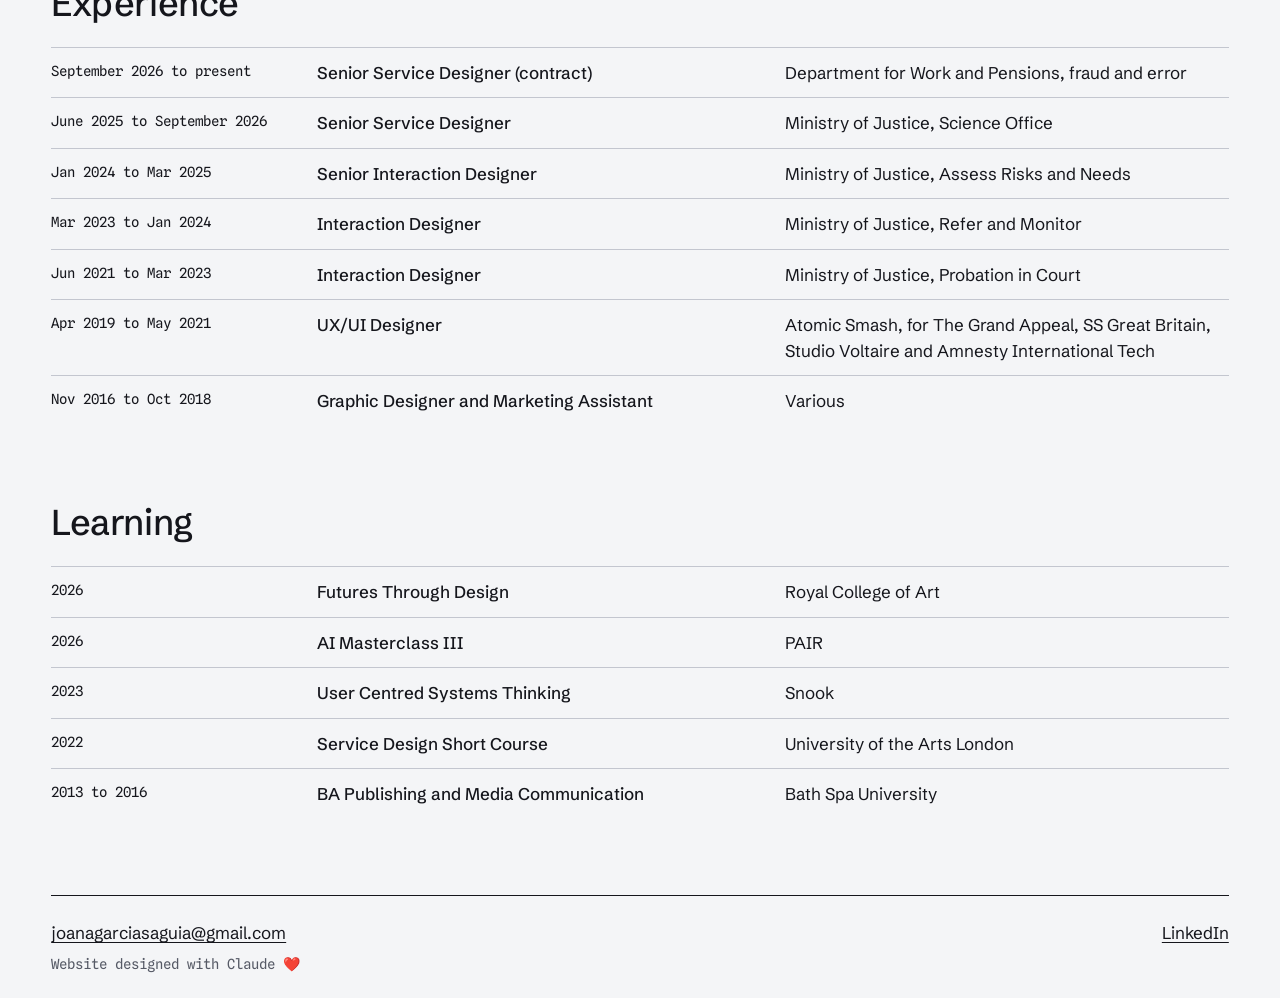
==== commit 62705f8b: "Update current assignment line Co-Authored-By: Claude Opus 5.5 <noreply@anthropic.com> Claude-Sessio" ====
--- a/index.html
+++ b/index.html
@@ -142,7 +142,7 @@
     <div class="hero-text">
       <h1>Senior service and interaction designer. I care about solving the right problem.</h1>
       <p>I use problem framing, consequences scanning and prototyping to help organisations solve real problems, while keeping users at the centre of everything they do.</p>
-      <p class="availability"><strong>Available for contract roles in 2027</strong><span>On contract with DWP until December 2026</span></p>
+      <p class="availability"><strong>Available for contract roles in 2027</strong><span>Current assignment: Senior Service Designer @ DWP</span></p>
     </div>
     <figure class="horizons">
       <svg viewBox="0 0 560 340" role="img" aria-label="Three Horizons diagram: today’s system declines, a transition rises and falls, and an emerging future grows.">
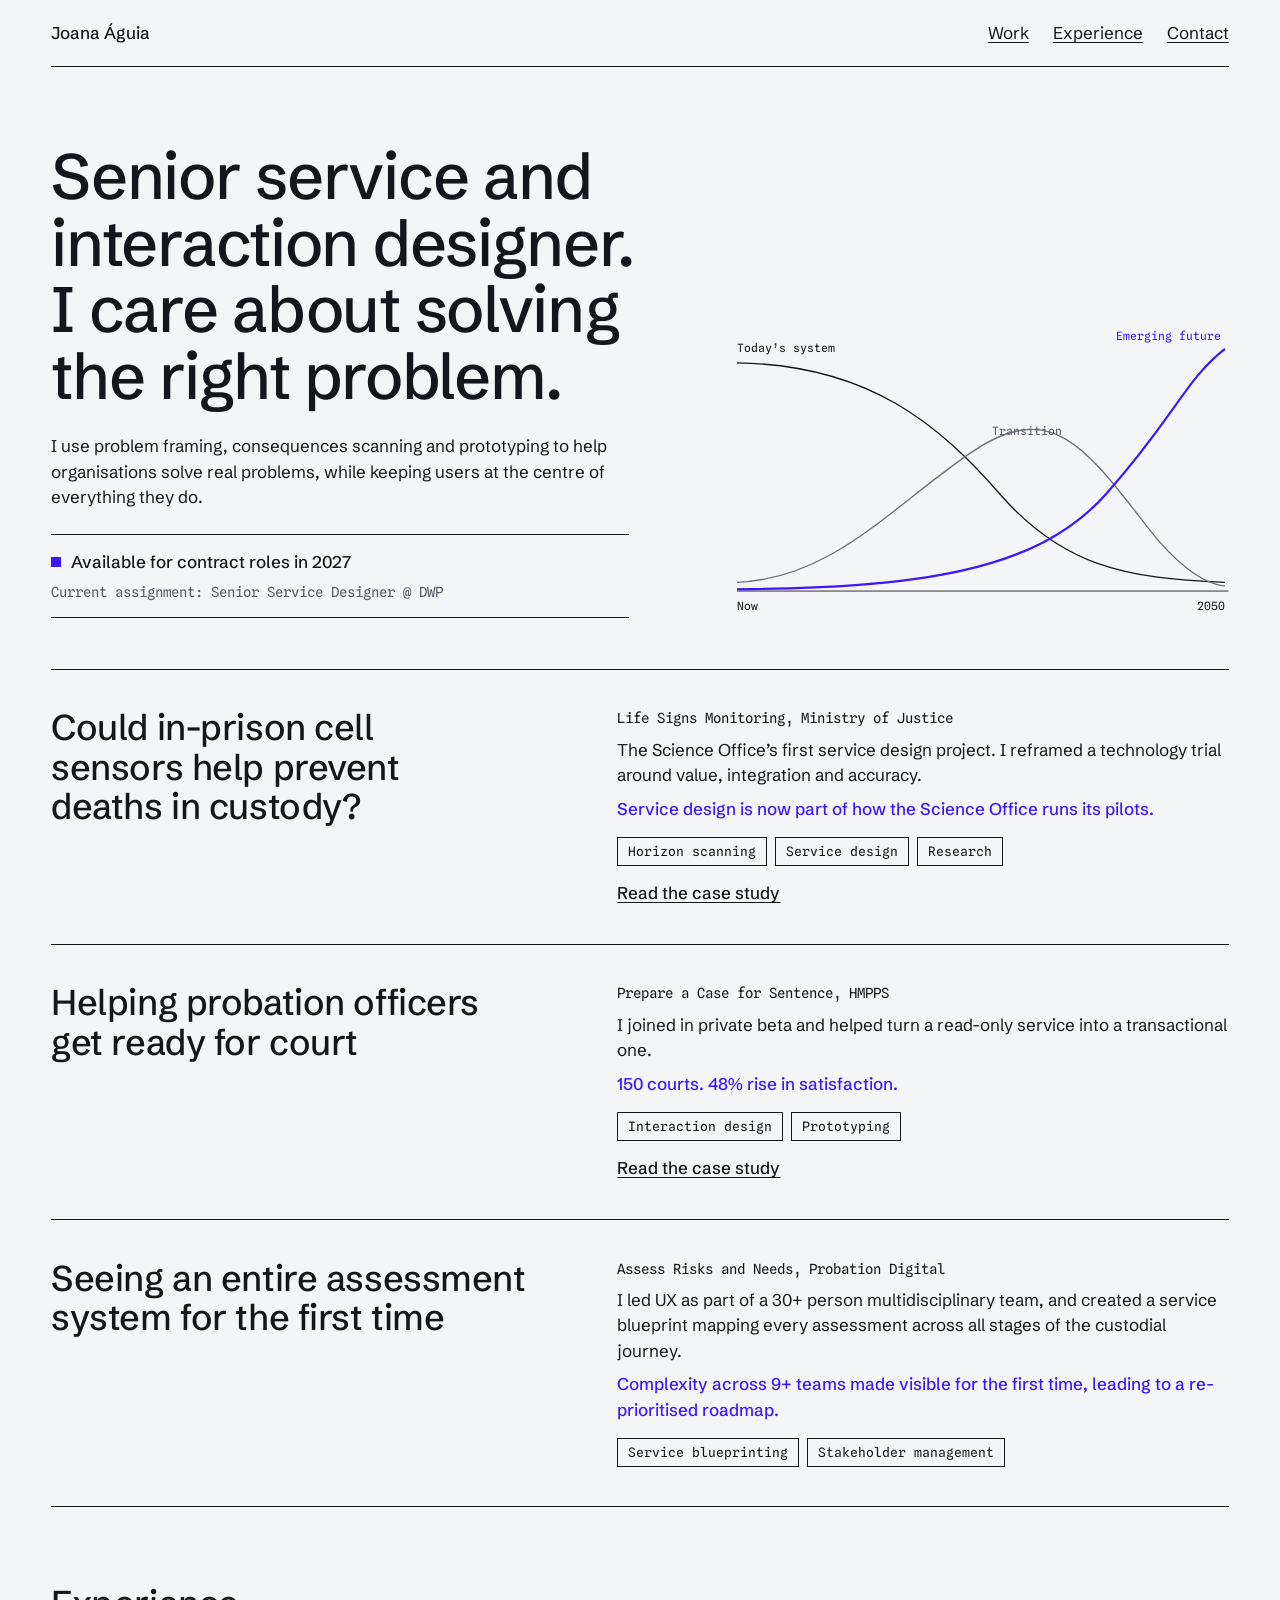
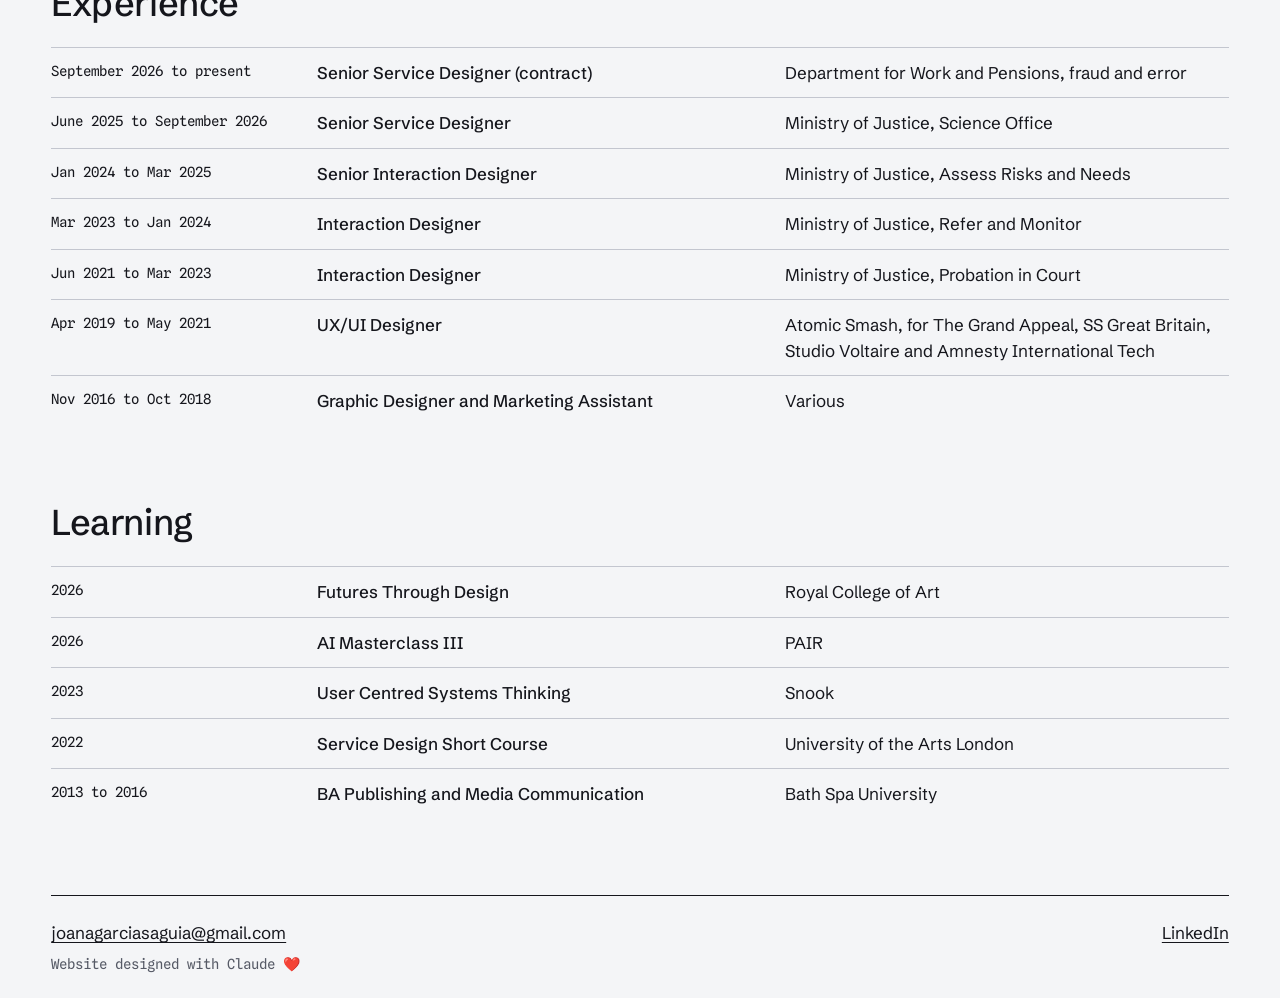
==== commit 3462aa76: "Retitle Life Signs case study and add systems thinking photo Co-Authored-By: Claude Opus 5.5 <norepl" ====
--- a/index.html
+++ b/index.html
@@ -162,7 +162,7 @@
   <main>
     <section id="work" class="work" aria-label="Selected work">
       <article>
-        <h2><a href="life-signs-monitoring.html">Could in-cell sensors help prevent deaths in custody?</a></h2>
+        <h2><a href="life-signs-monitoring.html">Could in-prison cell sensors help prevent deaths in custody?</a></h2>
         <div class="info">
           <p class="mono">Life Signs Monitoring, Ministry of Justice</p>
           <p>The Science Office’s first service design project. I reframed a technology trial around value, integration and accuracy.</p>
